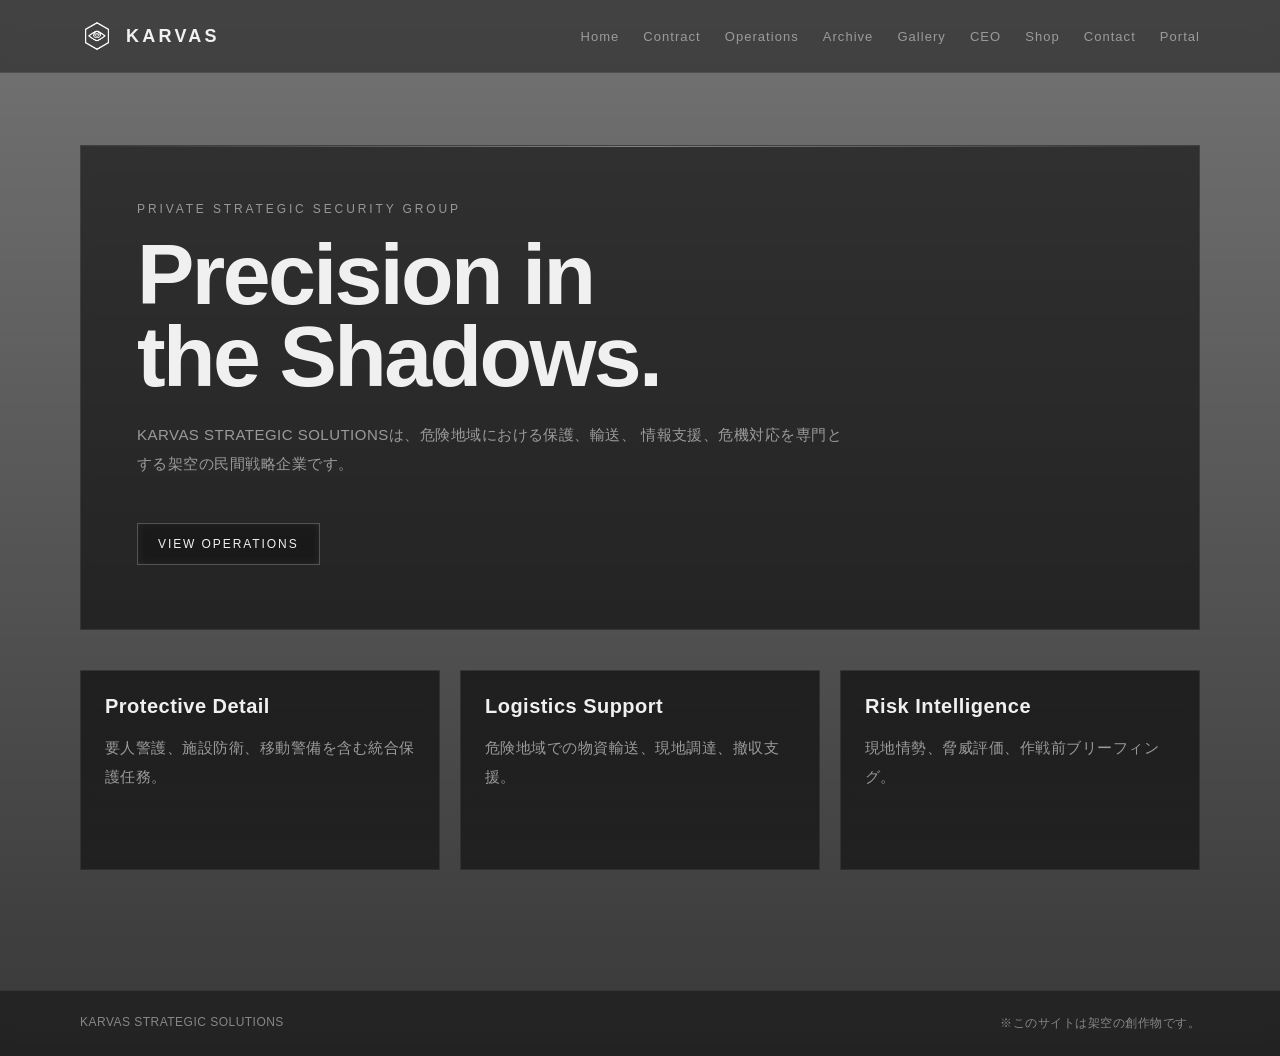
==== index.html @ 0a239330 "Add files via upload" ====
<!DOCTYPE html>
<html lang="ja">
<head>
  <meta charset="UTF-8" />
  <meta name="viewport" content="width=device-width, initial-scale=1.0" />
  <title>KARVAS STRATEGIC SOLUTIONS</title>
  <link rel="icon" type="image/png" href="assets/favicon.png">
  <link rel="stylesheet" href="css/style.css" />
</head>
<body>

<header class="site-header">
  <div class="header-inner">
    <a class="logo" href="index.html">

  <img
    src="assets/logo.png"
    alt="KARVAS Logo"
    class="logo-img"
  >

  <span>KARVAS</span>

</a>
    <nav class="nav">
  <a href="index.html">Home</a>
  <a href="contract.html">Contract</a>
  <a href="operations.html">Operations</a>
  <a href="archive.html">Archive</a>
  <a href="gallery.html">Gallery</a>
  <a href="ceo.html">CEO</a>
  <a href="shop.html">Shop</a>
  <a href="contact.html">Contact</a>
  <a href="login.html">Portal</a>
</nav>
  </div>
</header>

<main class="main">
  <section class="hero">
    <div class="kicker">Private Strategic Security Group</div>
    <h1>Precision in<br>the Shadows.</h1>
    <p>
      KARVAS STRATEGIC SOLUTIONSは、危険地域における保護、輸送、
      情報支援、危機対応を専門とする架空の民間戦略企業です。
    </p>
    <a class="btn" href="operations.html">VIEW OPERATIONS</a>
  </section>

  <section>
    <div class="grid">
      <div class="card">
        <h3>Protective Detail</h3>
        <p>要人警護、施設防衛、移動警備を含む統合保護任務。</p>
      </div>
      <div class="card">
        <h3>Logistics Support</h3>
        <p>危険地域での物資輸送、現地調達、撤収支援。</p>
      </div>
      <div class="card">
        <h3>Risk Intelligence</h3>
        <p>現地情勢、脅威評価、作戦前ブリーフィング。</p>
      </div>
    </div>
  </section>
</main>

<footer class="site-footer">
  <div class="footer-inner">
    <span>KARVAS STRATEGIC SOLUTIONS</span>
    <span>※このサイトは架空の創作物です。</span>
  </div>
</footer>

</body>
</html>
---- css/style.css ----
:root {
  --bg: #050505;
  --panel: rgba(10, 10, 10, 0.68);
  --panel2: rgba(20, 20, 20, 0.72);

  --text: #f0f0f0;
  --muted: #9a9a9a;

  --line: rgba(255,255,255,0.08);

  --accent: #ffffff;

  --max: 1120px;
}

/* =========================
   基本
========================= */

* {
  box-sizing: border-box;
}

html,
body {
  margin: 0;
  padding: 0;
  min-height: 100%;
}

body {
  color: var(--text);

  font-family:
    "Segoe UI",
    "Noto Sans JP",
    sans-serif;

  letter-spacing: 0.03em;

  /* 背景画像 */
  background:
    linear-gradient(
      rgba(0,0,0,0.55),
      rgba(0,0,0,0.78)
    ),
    url("../assets/hero-bg.jpg")
    center center / cover no-repeat fixed;

  overflow-x: hidden;
}

/* 微細ノイズ */
body::before {
  content: "";

  position: fixed;
  inset: 0;

  background-image:
    radial-gradient(
      rgba(255,255,255,0.03) 1px,
      transparent 1px
    );

  background-size: 3px 3px;

  opacity: 0.18;

  pointer-events: none;

  z-index: 999;
}

/* =========================
   共通
========================= */

a {
  color: inherit;
  text-decoration: none;
}

.main,
.header-inner,
.footer-inner {
  width: min(var(--max), calc(100% - 40px));
  margin: 0 auto;
}

/* =========================
   ヘッダー
========================= */

.site-header {
  position: sticky;
  top: 0;

  z-index: 100;

  backdrop-filter: blur(10px);

  background: rgba(0,0,0,0.42);

  border-bottom:
    1px solid var(--line);
}

.header-inner {
  height: 72px;

  display: flex;
  align-items: center;
  justify-content: space-between;
}

.logo {
  font-size: 18px;
  font-weight: 800;

  letter-spacing: 0.18em;
}

.nav {
  display: flex;
  gap: 24px;

  color: var(--muted);

  font-size: 13px;
  letter-spacing: 0.08em;
}

.nav a {
  transition: 0.2s;
}

.nav a:hover {
  color: var(--text);
}

/* =========================
   メイン
========================= */

.main {
  padding:
    72px
    0
    120px;
}

/* =========================
   Hero
========================= */

.hero {
  position: relative;

  padding:
    56px
    56px
    64px;

  background:
    rgba(0,0,0,0.55);

  border:
    1px solid rgba(255,255,255,0.08);

  backdrop-filter:
    blur(6px);

  overflow: hidden;
}

/* 上部ライン演出 */

.hero::before {
  content: "";

  position: absolute;

  top: 0;
  left: 0;

  width: 100%;
  height: 1px;

  background:
    linear-gradient(
      90deg,
      transparent,
      rgba(255,255,255,0.4),
      transparent
    );
}

.kicker {
  color: rgba(255,255,255,0.5);

  font-size: 12px;

  letter-spacing: 0.24em;

  text-transform: uppercase;
}

h1 {
  margin:
    18px
    0
    24px;

  font-size:
    clamp(42px, 7vw, 86px);

  line-height: 0.95;

  letter-spacing: -0.03em;
}

h2 {
  font-size: 30px;
  margin-top: 0;
}

p {
  max-width: 720px;

  color: var(--muted);

  line-height: 1.9;

  font-size: 15px;
}

/* =========================
   ボタン
========================= */

.btn {
  display: inline-flex;

  align-items: center;
  justify-content: center;

  margin-top: 30px;

  padding:
    13px
    20px;

  border:
    1px solid rgba(255,255,255,0.22);

  background:
    rgba(255,255,255,0.03);

  backdrop-filter:
    blur(4px);

  font-size: 12px;

  letter-spacing: 0.16em;

  transition: 0.25s;
}

.btn:hover {
  background:
    rgba(255,255,255,0.12);

  border-color:
    rgba(255,255,255,0.4);
}

/* =========================
   情報バー
========================= */

.status-bar {
  display: flex;
  flex-wrap: wrap;

  gap: 30px;

  margin-top: 42px;

  padding-top: 18px;

  border-top:
    1px solid rgba(255,255,255,0.08);

  color:
    rgba(255,255,255,0.42);

  font-size: 11px;

  letter-spacing: 0.14em;
}

/* =========================
   カード
========================= */

.grid {
  display: grid;

  grid-template-columns:
    repeat(3, 1fr);

  gap: 20px;

  margin-top: 40px;
}

.card {
  background:
    linear-gradient(
      180deg,
      var(--panel),
      var(--panel2)
    );

  border:
    1px solid rgba(255,255,255,0.08);

  backdrop-filter:
    blur(6px);

  padding: 24px;

  min-height: 200px;

  transition: 0.25s;
}

.card:hover {
  transform:
    translateY(-4px);

  border-color:
    rgba(255,255,255,0.18);
}

.card h3 {
  margin-top: 0;

  margin-bottom: 16px;

  font-size: 20px;
}

/* =========================
   フッター
========================= */

.site-footer {
  border-top:
    1px solid rgba(255,255,255,0.08);

  background:
    rgba(0,0,0,0.38);

  backdrop-filter:
    blur(6px);
}

.footer-inner {
  display: flex;
  justify-content: space-between;

  gap: 20px;

  padding:
    24px
    0;

  color:
    rgba(255,255,255,0.45);

  font-size: 12px;
}

/* =========================
   HUD風UI
========================= */

.hero-ui {
  position: absolute;

  right: 28px;
  bottom: 28px;

  display: flex;
  flex-direction: column;

  gap: 8px;

  color:
    rgba(255,255,255,0.32);

  font-size: 11px;

  letter-spacing: 0.16em;
}

/* =========================
   レスポンシブ
========================= */

@media (max-width: 900px) {

  .grid {
    grid-template-columns: 1fr;
  }

  .header-inner {
    height: auto;

    padding:
      18px
      0;

    flex-direction: column;

    align-items: flex-start;

    gap: 18px;
  }

  .nav {
    flex-wrap: wrap;
    gap: 14px;
  }

  .hero {
    padding:
      34px
      24px
      42px;
  }

  h1 {
    line-height: 1.02;
  }

  .footer-inner {
    flex-direction: column;
  }

  body {
    background-attachment: scroll;
  }

  .hero-ui {
    position: static;

    margin-top: 30px;
  }
}
.logo {
  display: flex;
  align-items: center;
  gap: 12px;

  font-size: 18px;
  font-weight: 800;

  letter-spacing: 0.18em;
}

.logo-img {
  width: 34px;
  height: 34px;

  object-fit: contain;

  filter:
    brightness(1000%)
    grayscale(100%);
}
/* =========================
   マップ
========================= */

.map-section {
  margin-top: 42px;

  padding: 30px;

  background:
    rgba(0,0,0,0.45);

  border:
    1px solid rgba(255,255,255,0.08);

  backdrop-filter:
    blur(6px);
}

.world-map {
  width: 100%;

  opacity: 0.78;

  filter:
    invert(1)
    grayscale(100%)
    brightness(140%)
    contrast(120%);
}
.archive-list {
  display: grid;
  gap: 16px;
  margin-top: 42px;
}

.archive-item {
  padding: 24px;
  background: rgba(0,0,0,0.55);
  border: 1px solid rgba(255,255,255,0.08);
  backdrop-filter: blur(6px);
}

.archive-id {
  color: rgba(255,255,255,0.4);
  font-size: 11px;
  letter-spacing: 0.18em;
}

.archive-item h3 {
  margin: 10px 0 8px;
}
/* =========================
   CONTRACT
========================= */

.contract-panel {
  margin-top: 42px;

  display: grid;
  gap: 18px;
}

.contract-block {
  padding: 28px;

  background:
    rgba(0,0,0,0.52);

  border:
    1px solid rgba(255,255,255,0.08);

  backdrop-filter:
    blur(6px);
}

.contract-number {
  color:
    rgba(255,255,255,0.38);

  font-size: 11px;

  letter-spacing: 0.18em;
}

.contract-block h3 {
  margin:
    12px 0 14px;
}

/* 黒塗り */

.redacted {
  display: inline-block;

  padding:
    2px 8px;

  background: #000;

  color: #000;

  border:
    1px solid rgba(255,255,255,0.12);

  user-select: none;
}
/* =========================
   CEO PROFILE
========================= */

.profile-panel {
  margin-top: 42px;
}

.profile-card {
  display: grid;

  grid-template-columns:
    420px
    1fr;

  gap: 34px;

  align-items: stretch;

  padding: 34px;

  background:
    rgba(0,0,0,0.52);

  border:
    1px solid rgba(255,255,255,0.08);

  backdrop-filter:
    blur(6px);
}

/* =========================
   IMAGE
========================= */

.profile-image {
  position: relative;

  min-height: 520px;

  display: flex;
  align-items: center;
  justify-content: center;

  overflow: hidden;

  border:
    1px solid rgba(255,255,255,0.08);

  background:
    rgba(0,0,0,0.45);
}

.profile-image img {
  width: 100%;
  height: 100%;

  object-fit: cover;

  filter:
    grayscale(100%)
    brightness(72%)
    contrast(118%);

  transition: 0.35s;
}

.profile-image:hover img {
  transform: scale(1.02);

  filter:
    grayscale(100%)
    brightness(82%)
    contrast(122%);
}

/* スキャンライン */

.profile-image::after {
  content: "";

  position: absolute;
  inset: 0;

  background:
    repeating-linear-gradient(
      to bottom,
      rgba(255,255,255,0.03),
      rgba(255,255,255,0.03) 1px,
      transparent 1px,
      transparent 3px
    );

  pointer-events: none;
}

/* 下HUD */

.profile-overlay {
  position: absolute;

  left: 0;
  right: 0;
  bottom: 0;

  padding:
    16px
    18px;

  background:
    linear-gradient(
      to top,
      rgba(0,0,0,0.88),
      rgba(0,0,0,0)
    );
}

.profile-overlay span {
  color:
    rgba(255,255,255,0.72);

  font-size: 11px;

  letter-spacing: 0.18em;
}

/* =========================
   INFO
========================= */

.profile-info {
  display: flex;
  flex-direction: column;
  justify-content: center;
}

.profile-label {
  color:
    rgba(255,255,255,0.38);

  font-size: 11px;

  letter-spacing: 0.18em;
}

.profile-info h2 {
  margin:
    14px 0 22px;

  font-size: 52px;

  letter-spacing: 0.04em;
}

.profile-info p {
  max-width: 720px;

  line-height: 1.9;
}

/* =========================
   MOBILE
========================= */

@media (max-width: 900px) {

  .profile-card {
    grid-template-columns: 1fr;
  }

  .profile-image {
    min-height: 340px;
  }

  .profile-info h2 {
    font-size: 42px;
  }

}
/* =========================
   SHOP
========================= */

.shop-panel {
  margin-top: 42px;
}

.shop-notice {
  padding: 34px;

  background: rgba(0,0,0,0.55);
  border: 1px solid rgba(255,255,255,0.08);
  backdrop-filter: blur(6px);
}

.shop-label {
  color: rgba(255,255,255,0.38);
  font-size: 11px;
  letter-spacing: 0.18em;
}

.shop-notice h2 {
  margin: 14px 0 20px;
  font-size: 38px;
  letter-spacing: 0.08em;
}
/* =========================
   GALLERY IMAGE
========================= */

.gallery-item.image {
  position: relative;

  min-height: 280px;

  overflow: hidden;

  padding: 0;

  border:
    1px solid rgba(255,255,255,0.08);

  background:
    rgba(0,0,0,0.4);
}

.gallery-item.image img {
  width: 100%;
  height: 100%;

  object-fit: cover;

  transition: 0.35s;

  filter:
    grayscale(100%)
    brightness(65%)
    contrast(115%);
}

.gallery-item.image:hover img {
  transform: scale(1.03);

  filter:
    grayscale(100%)
    brightness(78%)
    contrast(120%);
}

/* 下のHUD */

.gallery-overlay {
  position: absolute;

  left: 0;
  right: 0;
  bottom: 0;

  padding:
    16px
    18px;

  background:
    linear-gradient(
      to top,
      rgba(0,0,0,0.88),
      rgba(0,0,0,0)
    );
}

.gallery-overlay span {
  color:
    rgba(255,255,255,0.72);

  font-size: 11px;

  letter-spacing: 0.18em;
}
/* =========================
   CONTACT
========================= */

.contact-panel {
  margin-top: 42px;
}

.contact-card {
  padding: 34px;

  background:
    rgba(0,0,0,0.55);

  border:
    1px solid rgba(255,255,255,0.08);

  backdrop-filter:
    blur(6px);
}

.contact-label {
  color:
    rgba(255,255,255,0.38);

  font-size: 11px;

  letter-spacing: 0.18em;
}

.contact-card h2 {
  margin:
    14px 0 18px;

  font-size: 38px;
}

.contact-info {
  margin-top: 32px;

  display: grid;
  gap: 14px;
}

.contact-row {
  display: flex;
  justify-content: space-between;
  gap: 20px;

  padding-bottom: 12px;

  border-bottom:
    1px solid rgba(255,255,255,0.08);
}

.contact-row span {
  color:
    rgba(255,255,255,0.42);

  font-size: 12px;

  letter-spacing: 0.14em;
}
/* =========================
   LOGIN PORTAL
========================= */

.login-panel {
  display: flex;
  justify-content: center;
}

.login-box {
  width: min(720px, 100%);

  padding: 48px;

  background: rgba(0,0,0,0.58);
  border: 1px solid rgba(255,255,255,0.08);
  backdrop-filter: blur(6px);

  position: relative;
  overflow: hidden;
}

.login-box::before {
  content: "";

  position: absolute;
  top: 0;
  left: 0;

  width: 100%;
  height: 1px;

  background:
    linear-gradient(
      90deg,
      transparent,
      rgba(255,255,255,0.45),
      transparent
    );
}

.login-form {
  margin-top: 34px;

  display: grid;
  gap: 18px;
}

.login-form label {
  display: grid;
  gap: 8px;

  color: rgba(255,255,255,0.45);

  font-size: 11px;
  letter-spacing: 0.16em;
}

.login-form input {
  padding: 14px 16px;

  background: rgba(0,0,0,0.58);
  border: 1px solid rgba(255,255,255,0.12);

  color: var(--text);

  font-size: 14px;
  letter-spacing: 0.08em;

  outline: none;
}

.login-form input:focus {
  border-color: rgba(255,255,255,0.35);
}

.login-btn:disabled {
  opacity: 0.45;
  cursor: not-allowed;
}

.login-result {
  margin-top: 26px;

  padding: 14px 16px;

  border: 1px solid rgba(255,255,255,0.12);

  background: rgba(0,0,0,0.7);

  color: rgba(255,255,255,0.72);

  font-size: 12px;
  letter-spacing: 0.16em;
}

@media (max-width: 900px) {
  .login-box {
    padding: 34px 24px;
  }
}
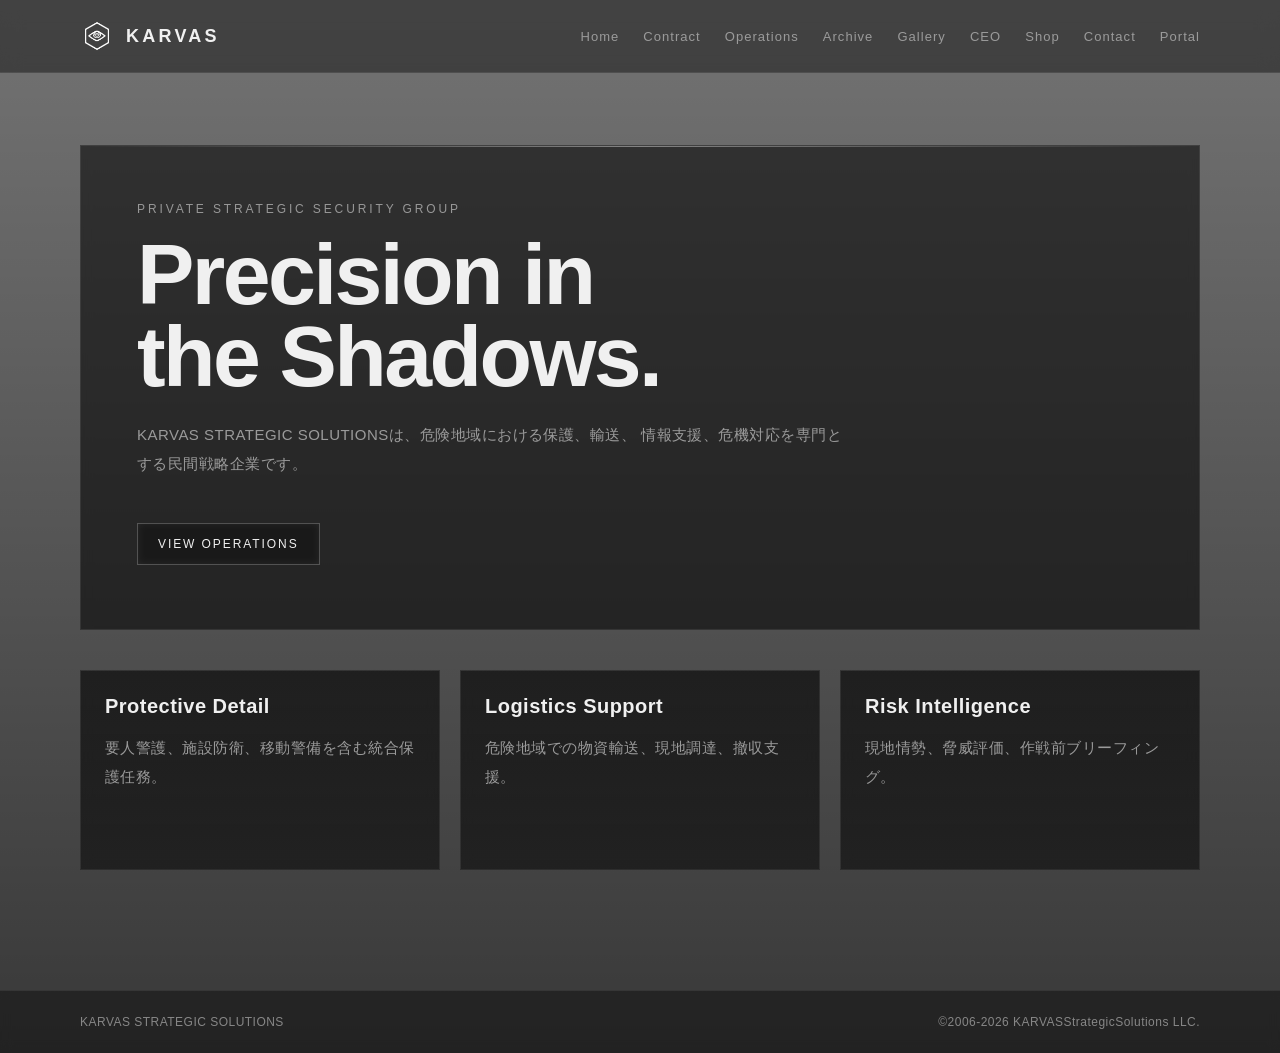
==== commit 33e4e118: "Add files via upload" ====
--- a/index.html
+++ b/index.html
@@ -42,7 +42,7 @@
     <h1>Precision in<br>the Shadows.</h1>
     <p>
       KARVAS STRATEGIC SOLUTIONSは、危険地域における保護、輸送、
-      情報支援、危機対応を専門とする架空の民間戦略企業です。
+      情報支援、危機対応を専門とする民間戦略企業です。
     </p>
     <a class="btn" href="operations.html">VIEW OPERATIONS</a>
   </section>
@@ -68,7 +68,7 @@
 <footer class="site-footer">
   <div class="footer-inner">
     <span>KARVAS STRATEGIC SOLUTIONS</span>
-    <span>※このサイトは架空の創作物です。</span>
+    <span>©2006-2026 KARVASStrategicSolutions LLC.</span>
   </div>
 </footer>
 
--- a/css/style.css
+++ b/css/style.css
@@ -768,31 +768,215 @@
 
 }
 /* =========================
-   SHOP
-========================= */
-
-.shop-panel {
+   SHOP GRID
+========================= */
+
+.shop-grid {
   margin-top: 42px;
-}
-
-.shop-notice {
-  padding: 34px;
-
-  background: rgba(0,0,0,0.55);
-  border: 1px solid rgba(255,255,255,0.08);
-  backdrop-filter: blur(6px);
-}
-
-.shop-label {
-  color: rgba(255,255,255,0.38);
+
+  display: grid;
+
+  grid-template-columns:
+    repeat(5, 1fr);
+
+  gap: 18px;
+}
+
+/* CARD */
+
+.shop-item {
+  display: flex;
+  flex-direction: column;
+
+  background:
+    rgba(0,0,0,0.52);
+
+  border:
+    1px solid rgba(255,255,255,0.08);
+
+  overflow: hidden;
+
+  backdrop-filter:
+    blur(6px);
+
+  transition: 0.3s;
+}
+
+.shop-item:hover {
+  transform:
+    translateY(-4px);
+
+  border-color:
+    rgba(255,255,255,0.18);
+}
+
+/* IMAGE */
+
+.shop-image {
+  aspect-ratio: 1 / 1;
+
+  height: auto;
+
+  overflow: hidden;
+
+  border-bottom:
+    1px solid rgba(255,255,255,0.08);
+}
+
+.shop-image img {
+  width: 100%;
+  height: 100%;
+
+  object-fit: cover;
+
+  filter:
+    grayscale(100%)
+    brightness(68%)
+    contrast(118%);
+
+  transition: 0.35s;
+}
+
+.shop-item:hover .shop-image img {
+  transform: scale(1.03);
+
+  filter:
+    grayscale(100%)
+    brightness(80%)
+    contrast(122%);
+}
+
+/* INFO */
+
+.shop-info {
+  flex: 1;
+
+  display: flex;
+  flex-direction: column;
+
+  padding: 18px;
+}
+
+.shop-info h3 {
+  margin: 0;
+
+  font-size: 18px;
+
+  line-height: 1.3;
+
+  letter-spacing: 0.02em;
+}
+
+.shop-info p {
+  margin-top: 10px;
+
+  color:
+    rgba(255,255,255,0.42);
+
+  font-size: 12px;
+
+  line-height: 1.6;
+
+  letter-spacing: 0.06em;
+}
+
+/* STATUS */
+
+.shop-status {
+  margin-top: auto;
+
+  padding:
+    10px
+    12px;
+
   font-size: 11px;
+
   letter-spacing: 0.18em;
-}
-
-.shop-notice h2 {
-  margin: 14px 0 20px;
-  font-size: 38px;
-  letter-spacing: 0.08em;
+
+  border:
+    1px solid rgba(255,255,255,0.08);
+}
+
+/* IN STOCK */
+
+.shop-status.instock {
+  background:
+    rgba(20,120,60,0.22);
+
+  color:
+    rgba(120,255,170,0.88);
+
+  border:
+    1px solid rgba(120,255,170,0.18);
+}
+
+/* OUT */
+
+.shop-status.out {
+  background:
+    rgba(120,20,20,0.25);
+
+  color:
+    rgba(255,120,120,0.82);
+}
+
+/* RESTRICTED */
+
+.shop-status.restricted {
+  background:
+    rgba(120,90,20,0.22);
+
+  color:
+    rgba(255,220,120,0.82);
+}
+
+/* UNAVAILABLE */
+
+.shop-status.unavailable {
+  background:
+    rgba(80,80,80,0.22);
+
+  color:
+    rgba(200,200,200,0.72);
+}
+
+/* =========================
+   RESPONSIVE
+========================= */
+
+@media (max-width: 1600px) {
+
+  .shop-grid {
+    grid-template-columns:
+      repeat(4, 1fr);
+  }
+
+}
+
+@media (max-width: 1200px) {
+
+  .shop-grid {
+    grid-template-columns:
+      repeat(3, 1fr);
+  }
+
+}
+
+@media (max-width: 800px) {
+
+  .shop-grid {
+    grid-template-columns:
+      repeat(2, 1fr);
+  }
+
+}
+
+@media (max-width: 520px) {
+
+  .shop-grid {
+    grid-template-columns: 1fr;
+  }
+
 }
 /* =========================
    GALLERY IMAGE
